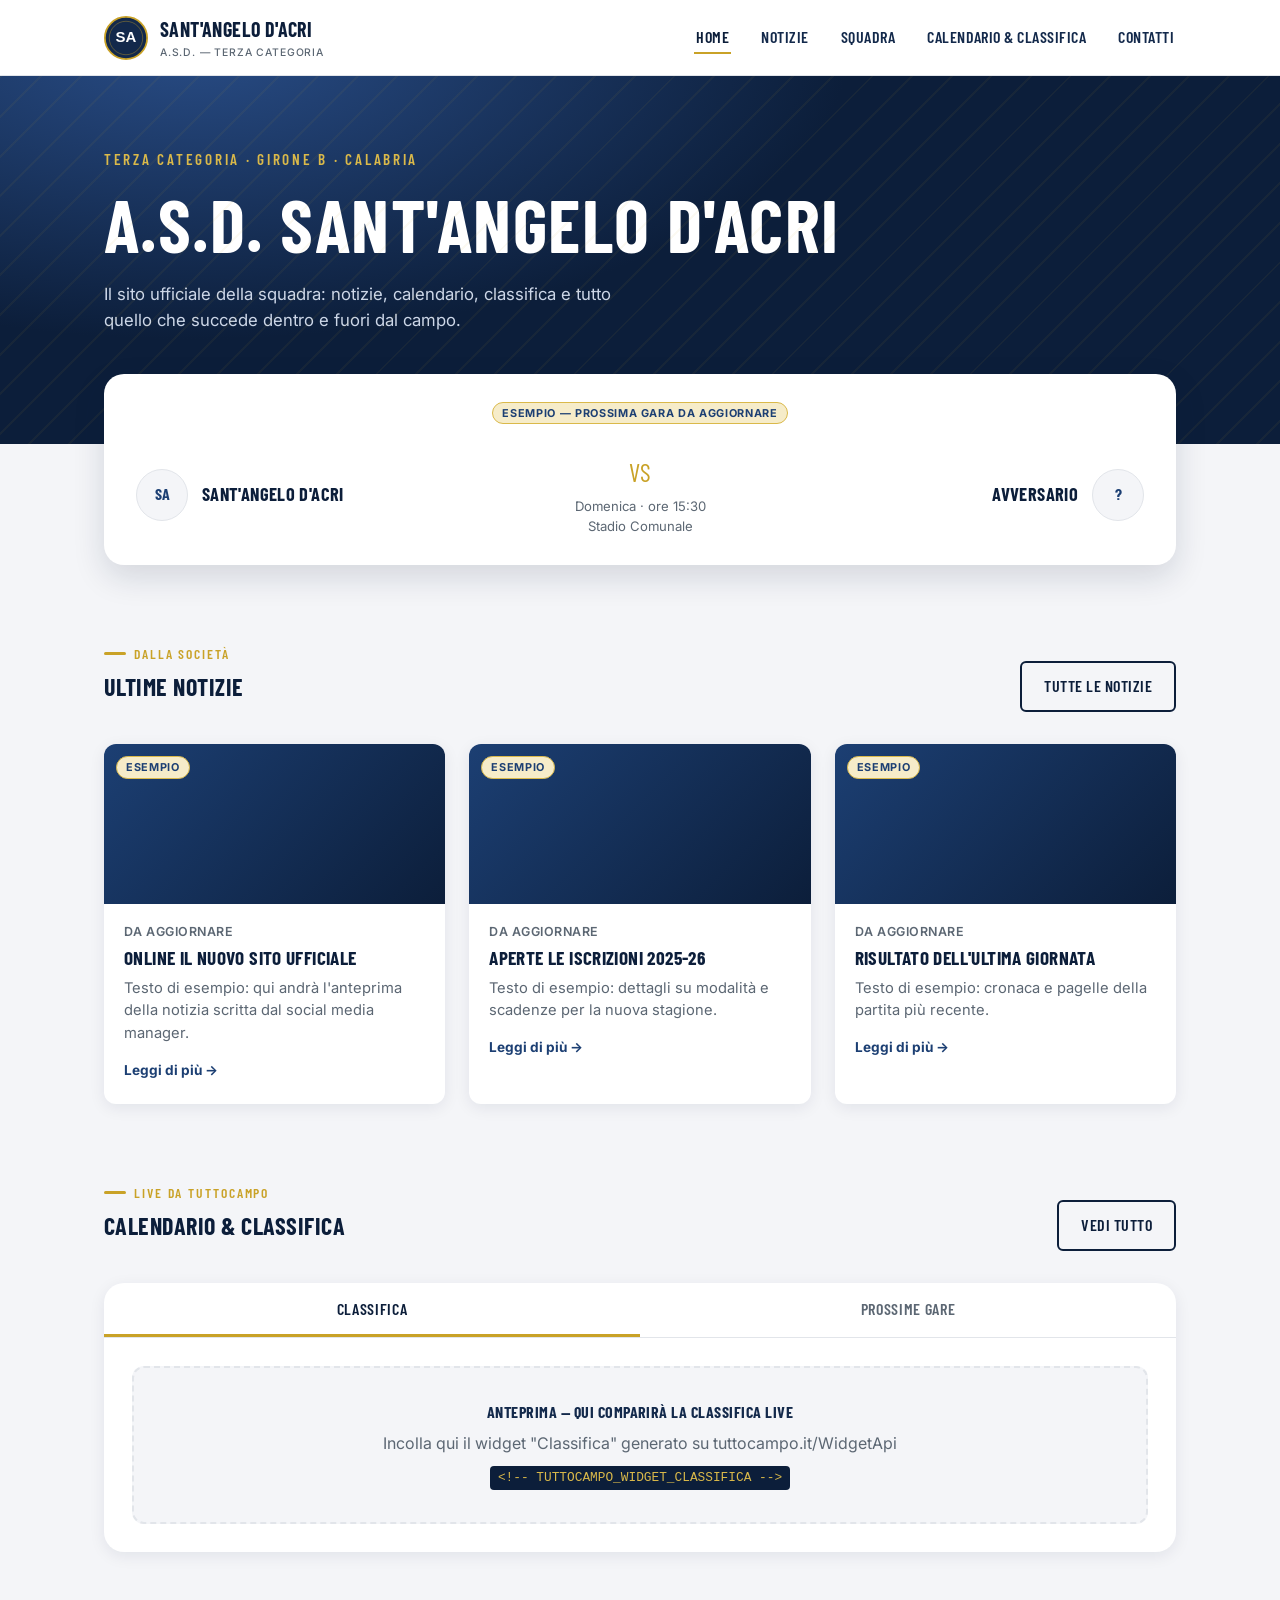
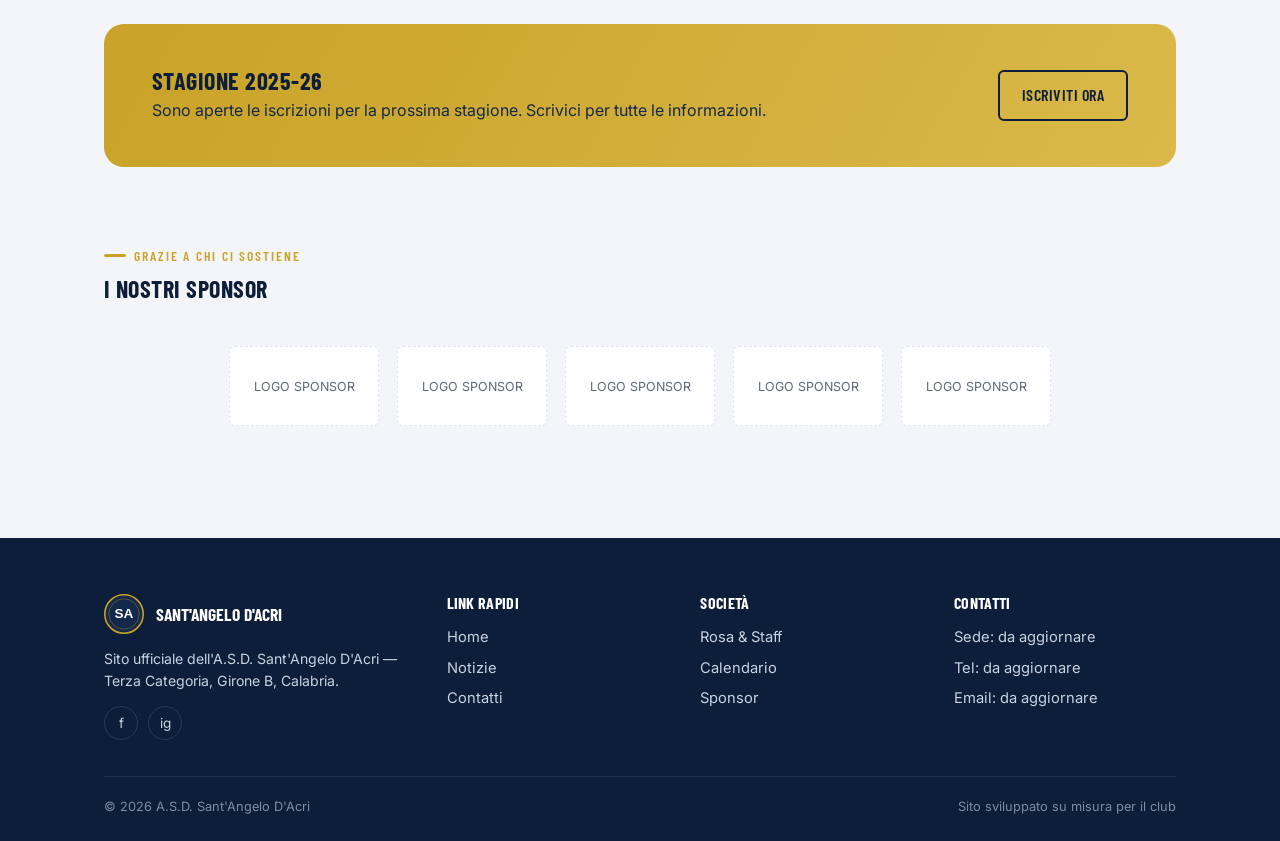
==== index.html @ bd523513 "MVP sito vetrina A.S.D. Sant'Angelo D'Acri Sito statico 5 pagine (home, notizie, squadra, calendario" ====
<!doctype html>
<html lang="it">
<head>
<meta charset="UTF-8">
<meta name="viewport" content="width=device-width, initial-scale=1.0">
<title>A.S.D. Sant'Angelo D'Acri — Sito Ufficiale</title>
<meta name="description" content="Sito ufficiale dell'A.S.D. Sant'Angelo D'Acri — Terza Categoria Calabria. Notizie, calendario, classifica, rosa e contatti.">
<link rel="icon" href="assets/stemma.svg" type="image/svg+xml">
<link rel="preconnect" href="https://fonts.googleapis.com">
<link href="https://fonts.googleapis.com/css2?family=Barlow+Condensed:wght@500;600;700&family=Inter:wght@400;500;600;700&display=swap" rel="stylesheet">
<link rel="stylesheet" href="css/style.css">
</head>
<body>

<header class="site-header">
  <nav class="nav">
    <a href="index.html" class="brand">
      <img src="assets/stemma.svg" alt="Stemma A.S.D. Sant'Angelo D'Acri" class="crest">
      <span>Sant'Angelo D'Acri<small>A.S.D. — Terza Categoria</small></span>
    </a>
    <ul class="nav-links">
      <li><a href="index.html" aria-current="page">Home</a></li>
      <li><a href="notizie.html">Notizie</a></li>
      <li><a href="squadra.html">Squadra</a></li>
      <li><a href="calendario.html">Calendario &amp; Classifica</a></li>
      <li><a href="contatti.html">Contatti</a></li>
    </ul>
    <button class="nav-toggle" aria-label="Apri menu"><span></span><span></span><span></span></button>
  </nav>
</header>

<section class="hero">
  <div class="hero-inner">
    <div class="hero-kicker">Terza Categoria · Girone B · Calabria</div>
    <h1>A.S.D. Sant'Angelo D'Acri</h1>
    <p class="lede">Il sito ufficiale della squadra: notizie, calendario, classifica e tutto quello che succede dentro e fuori dal campo.</p>
  </div>
</section>

<div class="match-card">
  <div class="match-card-inner">
    <span class="placeholder-tag" style="grid-column:1/-1; justify-self:center;">Esempio — prossima gara da aggiornare</span>
    <div class="match-team home">
      <div class="match-badge">SA</div>
      <h3>Sant'Angelo D'Acri</h3>
    </div>
    <div class="match-meta">
      <div class="vs">VS</div>
      <div class="when">Domenica · ore 15:30<br>Stadio Comunale</div>
    </div>
    <div class="match-team away">
      <div class="match-badge">?</div>
      <h3>Avversario</h3>
    </div>
  </div>
</div>

<section>
  <div class="container">
    <div class="section-head">
      <div>
        <div class="kicker">Dalla società</div>
        <h2>Ultime notizie</h2>
      </div>
      <a href="notizie.html" class="btn">Tutte le notizie</a>
    </div>
    <div class="news-grid">
      <article class="news-card">
        <div class="news-thumb"><span class="placeholder-tag">Esempio</span></div>
        <div class="news-body">
          <div class="news-date">Da aggiornare</div>
          <h3>Online il nuovo sito ufficiale</h3>
          <p>Testo di esempio: qui andrà l'anteprima della notizia scritta dal social media manager.</p>
          <a href="notizie.html" class="news-link">Leggi di più →</a>
        </div>
      </article>
      <article class="news-card">
        <div class="news-thumb"><span class="placeholder-tag">Esempio</span></div>
        <div class="news-body">
          <div class="news-date">Da aggiornare</div>
          <h3>Aperte le iscrizioni 2025-26</h3>
          <p>Testo di esempio: dettagli su modalità e scadenze per la nuova stagione.</p>
          <a href="notizie.html" class="news-link">Leggi di più →</a>
        </div>
      </article>
      <article class="news-card">
        <div class="news-thumb"><span class="placeholder-tag">Esempio</span></div>
        <div class="news-body">
          <div class="news-date">Da aggiornare</div>
          <h3>Risultato dell'ultima giornata</h3>
          <p>Testo di esempio: cronaca e pagelle della partita più recente.</p>
          <a href="notizie.html" class="news-link">Leggi di più →</a>
        </div>
      </article>
    </div>
  </div>
</section>

<section style="padding-top:0;">
  <div class="container">
    <div class="section-head">
      <div>
        <div class="kicker">Live da Tuttocampo</div>
        <h2>Calendario &amp; Classifica</h2>
      </div>
      <a href="calendario.html" class="btn">Vedi tutto</a>
    </div>
    <div class="widget-card">
      <div class="widget-tabs">
        <button class="active" data-target="panel-classifica-home">Classifica</button>
        <button data-target="panel-calendario-home">Prossime gare</button>
      </div>
      <div class="widget-panel active" id="panel-classifica-home">
        <!--
          QUI va incollato il widget "Classifica" generato su:
          https://www.tuttocampo.it/WidgetApi
          Selezionare: Calabria > Terza Categoria > girone del Sant'Angelo D'Acri > Classifica
          Il codice è tipicamente un <iframe src="https://widget.tuttocampo.it/..."></iframe>
        -->
        <div class="widget-mount">
          <strong>Anteprima — qui comparirà la classifica live</strong>
          Incolla qui il widget "Classifica" generato su tuttocampo.it/WidgetApi
          <br><code>&lt;!-- TUTTOCAMPO_WIDGET_CLASSIFICA --&gt;</code>
        </div>
      </div>
      <div class="widget-panel" id="panel-calendario-home">
        <!-- QUI il widget "Calendario/Risultati" di Tuttocampo -->
        <div class="widget-mount">
          <strong>Anteprima — qui comparirà il calendario live</strong>
          Incolla qui il widget "Calendario" generato su tuttocampo.it/WidgetApi
          <br><code>&lt;!-- TUTTOCAMPO_WIDGET_CALENDARIO --&gt;</code>
        </div>
      </div>
    </div>
  </div>
</section>

<section style="padding-top:0;">
  <div class="container">
    <div class="cta-banner">
      <div>
        <h2>Stagione 2025-26</h2>
        <p>Sono aperte le iscrizioni per la prossima stagione. Scrivici per tutte le informazioni.</p>
      </div>
      <a href="contatti.html" class="btn">Iscriviti ora</a>
    </div>
  </div>
</section>

<section style="padding-top:0;">
  <div class="container">
    <div class="section-head">
      <div><div class="kicker">Grazie a chi ci sostiene</div><h2>I nostri sponsor</h2></div>
    </div>
    <div class="sponsor-strip">
      <div class="sponsor-slot">LOGO SPONSOR</div>
      <div class="sponsor-slot">LOGO SPONSOR</div>
      <div class="sponsor-slot">LOGO SPONSOR</div>
      <div class="sponsor-slot">LOGO SPONSOR</div>
      <div class="sponsor-slot">LOGO SPONSOR</div>
    </div>
  </div>
</section>

<footer class="site-footer">
  <div class="container">
    <div class="footer-grid">
      <div>
        <div class="footer-brand">
          <img src="assets/stemma.svg" alt="" class="crest">
          <strong>Sant'Angelo D'Acri</strong>
        </div>
        <p style="font-size:0.88rem;">Sito ufficiale dell'A.S.D. Sant'Angelo D'Acri — Terza Categoria, Girone B, Calabria.</p>
        <div class="social-row">
          <a href="#" aria-label="Facebook">f</a>
          <a href="#" aria-label="Instagram">ig</a>
        </div>
      </div>
      <div>
        <h4>Link rapidi</h4>
        <ul>
          <li><a href="index.html">Home</a></li>
          <li><a href="notizie.html">Notizie</a></li>
          <li><a href="contatti.html">Contatti</a></li>
        </ul>
      </div>
      <div>
        <h4>Società</h4>
        <ul>
          <li><a href="squadra.html">Rosa &amp; Staff</a></li>
          <li><a href="calendario.html">Calendario</a></li>
          <li><a href="contatti.html">Sponsor</a></li>
        </ul>
      </div>
      <div>
        <h4>Contatti</h4>
        <ul>
          <li>Sede: da aggiornare</li>
          <li>Tel: da aggiornare</li>
          <li>Email: da aggiornare</li>
        </ul>
      </div>
    </div>
    <div class="footer-bottom">
      <span>© 2026 A.S.D. Sant'Angelo D'Acri</span>
      <span>Sito sviluppato su misura per il club</span>
    </div>
  </div>
</footer>

<script src="js/main.js"></script>
</body>
</html>
---- css/style.css ----
/* ==========================================================================
   A.S.D. Sant'Angelo D'Acri — Design system
   Palette ispirata ai colori reali dello stemma (blu navy + oro),
   volutamente diversa dal template rosso/nero di Tuttocampo.
   ========================================================================== */

:root {
  --navy-900: #0c1e3a;
  --navy-800: #13294b;
  --navy-700: #1c3f73;
  --navy-600: #294d87;
  --gold-500: #c9a227;
  --gold-400: #dab94a;
  --gold-100: #f6ecc9;
  --bg: #f4f5f8;
  --white: #ffffff;
  --ink: #19222e;
  --ink-muted: #5c6773;
  --border: #e2e5ea;
  --win: #1e8a5f;
  --draw: #9a8c3a;
  --loss: #b23b3b;
  --radius-sm: 6px;
  --radius: 12px;
  --radius-lg: 20px;
  --shadow: 0 4px 16px rgba(12, 30, 58, 0.08);
  --shadow-lg: 0 12px 32px rgba(12, 30, 58, 0.14);
  --container: 1120px;
  --font-head: "Barlow Condensed", "Arial Narrow", sans-serif;
  --font-body: "Inter", system-ui, -apple-system, sans-serif;
}

* { box-sizing: border-box; }
html { scroll-behavior: smooth; }

body {
  margin: 0;
  font-family: var(--font-body);
  color: var(--ink);
  background: var(--bg);
  line-height: 1.55;
}

img { max-width: 100%; display: block; }
a { color: inherit; text-decoration: none; }

h1, h2, h3, h4 {
  font-family: var(--font-head);
  text-transform: uppercase;
  letter-spacing: 0.02em;
  line-height: 1.1;
  margin: 0 0 0.5em;
  color: var(--navy-900);
}

.container {
  max-width: var(--container);
  margin: 0 auto;
  padding: 0 24px;
}

.kicker {
  display: inline-flex;
  align-items: center;
  gap: 8px;
  font-family: var(--font-head);
  font-size: 0.85rem;
  letter-spacing: 0.14em;
  text-transform: uppercase;
  color: var(--gold-500);
  font-weight: 600;
  margin-bottom: 10px;
}
.kicker::before {
  content: "";
  width: 22px;
  height: 3px;
  background: var(--gold-500);
  border-radius: 2px;
}

.placeholder-tag {
  display: inline-block;
  font-size: 0.68rem;
  font-weight: 700;
  letter-spacing: 0.06em;
  text-transform: uppercase;
  color: var(--navy-700);
  background: var(--gold-100);
  border: 1px solid var(--gold-400);
  border-radius: 999px;
  padding: 2px 9px;
  margin-bottom: 8px;
}

/* ---------- Header ---------- */
.site-header {
  position: sticky;
  top: 0;
  z-index: 50;
  background: var(--white);
  border-bottom: 1px solid var(--border);
}
.nav {
  display: flex;
  align-items: center;
  justify-content: space-between;
  padding: 14px 24px;
  max-width: var(--container);
  margin: 0 auto;
}
.brand {
  display: flex;
  align-items: center;
  gap: 12px;
  font-family: var(--font-head);
  font-weight: 700;
  font-size: 1.25rem;
  color: var(--navy-900);
  text-transform: uppercase;
  letter-spacing: 0.02em;
}
.brand .crest { width: 44px; height: 44px; }
.brand small {
  display: block;
  font-family: var(--font-body);
  font-size: 0.65rem;
  font-weight: 500;
  letter-spacing: 0.08em;
  color: var(--ink-muted);
  text-transform: uppercase;
}
.nav-links {
  display: flex;
  gap: 28px;
  list-style: none;
  margin: 0;
  padding: 0;
}
.nav-links a {
  font-family: var(--font-head);
  font-size: 1rem;
  font-weight: 600;
  letter-spacing: 0.03em;
  text-transform: uppercase;
  color: var(--navy-800);
  padding: 6px 2px;
  border-bottom: 2px solid transparent;
  transition: border-color 0.15s ease, color 0.15s ease;
}
.nav-links a:hover,
.nav-links a[aria-current="page"] {
  border-color: var(--gold-500);
  color: var(--navy-900);
}
.nav-toggle {
  display: none;
  background: none;
  border: none;
  cursor: pointer;
  padding: 6px;
}
.nav-toggle span {
  display: block;
  width: 24px;
  height: 2px;
  background: var(--navy-900);
  margin: 5px 0;
}

/* ---------- Hero ---------- */
.hero {
  position: relative;
  background: radial-gradient(1100px 500px at 15% -10%, var(--navy-600), var(--navy-900) 60%);
  color: var(--white);
  padding: 72px 0 110px;
  overflow: hidden;
}
.hero::after {
  content: "";
  position: absolute;
  inset: 0;
  background-image:
    repeating-linear-gradient(135deg, rgba(201,162,39,0.06) 0 2px, transparent 2px 28px);
  pointer-events: none;
}
.hero-inner { position: relative; max-width: var(--container); margin: 0 auto; padding: 0 24px; }
.hero-kicker {
  font-family: var(--font-head);
  letter-spacing: 0.18em;
  color: var(--gold-400);
  font-weight: 600;
  text-transform: uppercase;
  margin-bottom: 12px;
  font-size: 0.95rem;
}
.hero h1 {
  color: var(--white);
  font-size: clamp(2.6rem, 6vw, 4.6rem);
  margin-bottom: 6px;
}
.hero p.lede {
  color: #cdd7e8;
  max-width: 48ch;
  font-size: 1.05rem;
  margin-bottom: 0;
}

.match-card {
  position: relative;
  margin: -70px auto 0;
  max-width: var(--container);
  padding: 0 24px;
}
.match-card-inner {
  background: var(--white);
  border-radius: var(--radius-lg);
  box-shadow: var(--shadow-lg);
  padding: 28px 32px;
  display: grid;
  grid-template-columns: 1fr auto 1fr;
  align-items: center;
  gap: 20px;
}
.match-team { display: flex; align-items: center; gap: 14px; }
.match-team.away { flex-direction: row-reverse; text-align: right; }
.match-badge {
  width: 52px; height: 52px; border-radius: 50%;
  background: var(--bg); border: 1px solid var(--border);
  display: flex; align-items: center; justify-content: center;
  font-family: var(--font-head); font-weight: 700; color: var(--navy-700);
}
.match-team h3 { margin: 0; font-size: 1.15rem; }
.match-meta { text-align: center; }
.match-meta .vs { font-family: var(--font-head); font-size: 1.6rem; color: var(--gold-500); }
.match-meta .when { font-size: 0.82rem; color: var(--ink-muted); margin-top: 4px; }

/* ---------- Sections ---------- */
section { padding: 72px 0; }
.section-head {
  display: flex;
  align-items: flex-end;
  justify-content: space-between;
  margin-bottom: 32px;
  gap: 16px;
  flex-wrap: wrap;
}
.btn {
  display: inline-flex;
  align-items: center;
  gap: 8px;
  font-family: var(--font-head);
  font-weight: 600;
  letter-spacing: 0.03em;
  text-transform: uppercase;
  padding: 11px 22px;
  border-radius: var(--radius-sm);
  border: 2px solid var(--navy-900);
  color: var(--navy-900);
  background: transparent;
  cursor: pointer;
  transition: background 0.15s ease, color 0.15s ease;
}
.btn:hover { background: var(--navy-900); color: var(--white); }
.btn-gold {
  border-color: var(--gold-500);
  background: var(--gold-500);
  color: var(--navy-900);
}
.btn-gold:hover { background: var(--gold-400); border-color: var(--gold-400); color: var(--navy-900); }

/* News cards */
.news-grid {
  display: grid;
  grid-template-columns: repeat(3, 1fr);
  gap: 24px;
}
.news-card {
  background: var(--white);
  border-radius: var(--radius);
  overflow: hidden;
  box-shadow: var(--shadow);
  display: flex;
  flex-direction: column;
}
.news-thumb {
  height: 160px;
  background: linear-gradient(135deg, var(--navy-700), var(--navy-900));
  position: relative;
}
.news-thumb .placeholder-tag {
  position: absolute; top: 12px; left: 12px; margin: 0;
}
.news-body { padding: 18px 20px 22px; }
.news-date { font-size: 0.78rem; color: var(--ink-muted); font-weight: 600; letter-spacing: 0.04em; text-transform: uppercase; }
.news-body h3 { font-size: 1.2rem; margin: 6px 0 8px; }
.news-body p { color: var(--ink-muted); font-size: 0.92rem; margin: 0 0 12px; }
.news-link { font-weight: 700; font-size: 0.85rem; color: var(--navy-700); }

/* Widget / classifica card */
.widget-card {
  background: var(--white);
  border-radius: var(--radius-lg);
  box-shadow: var(--shadow);
  overflow: hidden;
}
.widget-tabs {
  display: flex;
  border-bottom: 1px solid var(--border);
}
.widget-tabs button {
  flex: 1;
  padding: 16px;
  background: none;
  border: none;
  cursor: pointer;
  font-family: var(--font-head);
  font-size: 1rem;
  letter-spacing: 0.04em;
  text-transform: uppercase;
  font-weight: 600;
  color: var(--ink-muted);
  border-bottom: 3px solid transparent;
}
.widget-tabs button.active {
  color: var(--navy-900);
  border-color: var(--gold-500);
}
.widget-panel { display: none; padding: 28px; }
.widget-panel.active { display: block; }

.widget-mount {
  border: 2px dashed var(--border);
  border-radius: var(--radius);
  padding: 32px 20px;
  text-align: center;
  color: var(--ink-muted);
  background: var(--bg);
}
.widget-mount strong { color: var(--navy-800); display: block; margin-bottom: 6px; font-family: var(--font-head); letter-spacing: 0.03em; text-transform: uppercase; }
.widget-mount code {
  display: inline-block;
  margin-top: 10px;
  padding: 2px 8px;
  background: var(--navy-900);
  color: var(--gold-400);
  border-radius: 4px;
  font-size: 0.8rem;
}

table.classifica {
  width: 100%;
  border-collapse: collapse;
  font-size: 0.92rem;
}
table.classifica th, table.classifica td {
  padding: 10px 8px;
  text-align: center;
  border-bottom: 1px solid var(--border);
}
table.classifica th { font-family: var(--font-head); letter-spacing: 0.04em; color: var(--ink-muted); text-transform: uppercase; font-size: 0.78rem; }
table.classifica td:nth-child(2) { text-align: left; font-weight: 600; }
table.classifica tr.highlight td { background: var(--gold-100); }

/* CTA banner */
.cta-banner {
  background: linear-gradient(120deg, var(--gold-500), var(--gold-400));
  border-radius: var(--radius-lg);
  padding: 44px 48px;
  display: flex;
  align-items: center;
  justify-content: space-between;
  gap: 24px;
  flex-wrap: wrap;
  color: var(--navy-900);
}
.cta-banner h2 { color: var(--navy-900); margin-bottom: 4px; }
.cta-banner p { margin: 0; color: var(--navy-800); }
.cta-banner .btn { border-color: var(--navy-900); color: var(--navy-900); }
.cta-banner .btn:hover { background: var(--navy-900); color: var(--white); }

/* Sponsor strip */
.sponsor-strip {
  display: flex;
  flex-wrap: wrap;
  gap: 18px;
  justify-content: center;
}
.sponsor-slot {
  width: 150px;
  height: 80px;
  background: var(--white);
  border: 1px dashed var(--border);
  border-radius: var(--radius-sm);
  display: flex;
  align-items: center;
  justify-content: center;
  color: var(--ink-muted);
  font-size: 0.78rem;
  text-align: center;
  padding: 8px;
}

/* Footer */
.site-footer {
  background: var(--navy-900);
  color: #c9d2e0;
  padding: 56px 0 24px;
  margin-top: 40px;
}
.footer-grid {
  display: grid;
  grid-template-columns: 1.4fr 1fr 1fr 1fr;
  gap: 32px;
  margin-bottom: 36px;
}
.footer-grid h4 { color: var(--white); font-size: 1rem; margin-bottom: 14px; }
.footer-grid ul { list-style: none; margin: 0; padding: 0; }
.footer-grid li { margin-bottom: 8px; font-size: 0.92rem; }
.footer-grid a:hover { color: var(--gold-400); }
.footer-brand { display: flex; align-items: center; gap: 12px; margin-bottom: 12px; }
.footer-brand .crest { width: 40px; height: 40px; }
.footer-brand strong { font-family: var(--font-head); font-size: 1.1rem; color: var(--white); text-transform: uppercase; }
.social-row { display: flex; gap: 10px; margin-top: 14px; }
.social-row a {
  width: 34px; height: 34px; border-radius: 50%;
  border: 1px solid #2a3c5c;
  display: flex; align-items: center; justify-content: center;
  font-size: 0.85rem;
}
.footer-bottom {
  border-top: 1px solid #22334f;
  padding-top: 20px;
  font-size: 0.8rem;
  color: #7f8ba3;
  display: flex;
  justify-content: space-between;
  flex-wrap: wrap;
  gap: 8px;
}

/* Generic page header (sub-pages) */
.page-header {
  background: var(--navy-900);
  color: var(--white);
  padding: 44px 0;
}
.page-header h1 { color: var(--white); margin: 0; }
.page-header p { color: #c9d2e0; margin: 6px 0 0; }

.card {
  background: var(--white);
  border-radius: var(--radius);
  box-shadow: var(--shadow);
  padding: 24px;
}

.roster-table { width: 100%; border-collapse: collapse; }
.roster-table th, .roster-table td { padding: 12px 10px; border-bottom: 1px solid var(--border); text-align: left; font-size: 0.92rem; }
.roster-table th { font-family: var(--font-head); text-transform: uppercase; letter-spacing: 0.03em; color: var(--ink-muted); font-size: 0.78rem; }

.staff-grid { display: grid; grid-template-columns: repeat(3, 1fr); gap: 20px; margin-top: 28px; }
.staff-card { background: var(--white); border-radius: var(--radius); box-shadow: var(--shadow); padding: 20px; text-align: center; }
.staff-avatar { width: 72px; height: 72px; border-radius: 50%; background: var(--bg); margin: 0 auto 12px; display: flex; align-items: center; justify-content: center; font-family: var(--font-head); font-size: 1.3rem; color: var(--navy-700); }

.contact-grid { display: grid; grid-template-columns: 1fr 1fr; gap: 28px; }
.contact-list { list-style: none; margin: 0; padding: 0; }
.contact-list li { display: flex; gap: 12px; padding: 14px 0; border-bottom: 1px solid var(--border); }
.contact-list .ic { width: 36px; height: 36px; border-radius: 50%; background: var(--gold-100); color: var(--navy-800); display: flex; align-items: center; justify-content: center; font-weight: 700; flex-shrink: 0; }

.form-field { margin-bottom: 16px; }
.form-field label { display: block; font-size: 0.85rem; font-weight: 600; margin-bottom: 6px; color: var(--navy-800); }
.form-field input, .form-field textarea {
  width: 100%; padding: 11px 14px; border: 1px solid var(--border); border-radius: var(--radius-sm);
  font-family: var(--font-body); font-size: 0.95rem;
}

/* Responsive */
@media (max-width: 860px) {
  .nav-links { display: none; }
  .nav-links.open {
    display: flex;
    position: absolute;
    top: 100%;
    left: 0;
    right: 0;
    flex-direction: column;
    gap: 0;
    background: var(--white);
    border-top: 1px solid var(--border);
    box-shadow: var(--shadow);
    padding: 8px 24px 16px;
  }
  .nav-links.open li { width: 100%; }
  .nav-links.open a {
    display: block;
    padding: 12px 2px;
    border-bottom: 1px solid var(--border);
  }
  .nav { position: relative; }
  .nav-toggle { display: block; }
  .news-grid { grid-template-columns: 1fr; }
  .match-card-inner { grid-template-columns: 1fr; text-align: center; }
  .match-team.away { flex-direction: row; text-align: center; }
  .match-team { flex-direction: column; }
  .footer-grid { grid-template-columns: 1fr 1fr; }
  .staff-grid { grid-template-columns: 1fr; }
  .contact-grid { grid-template-columns: 1fr; }
}
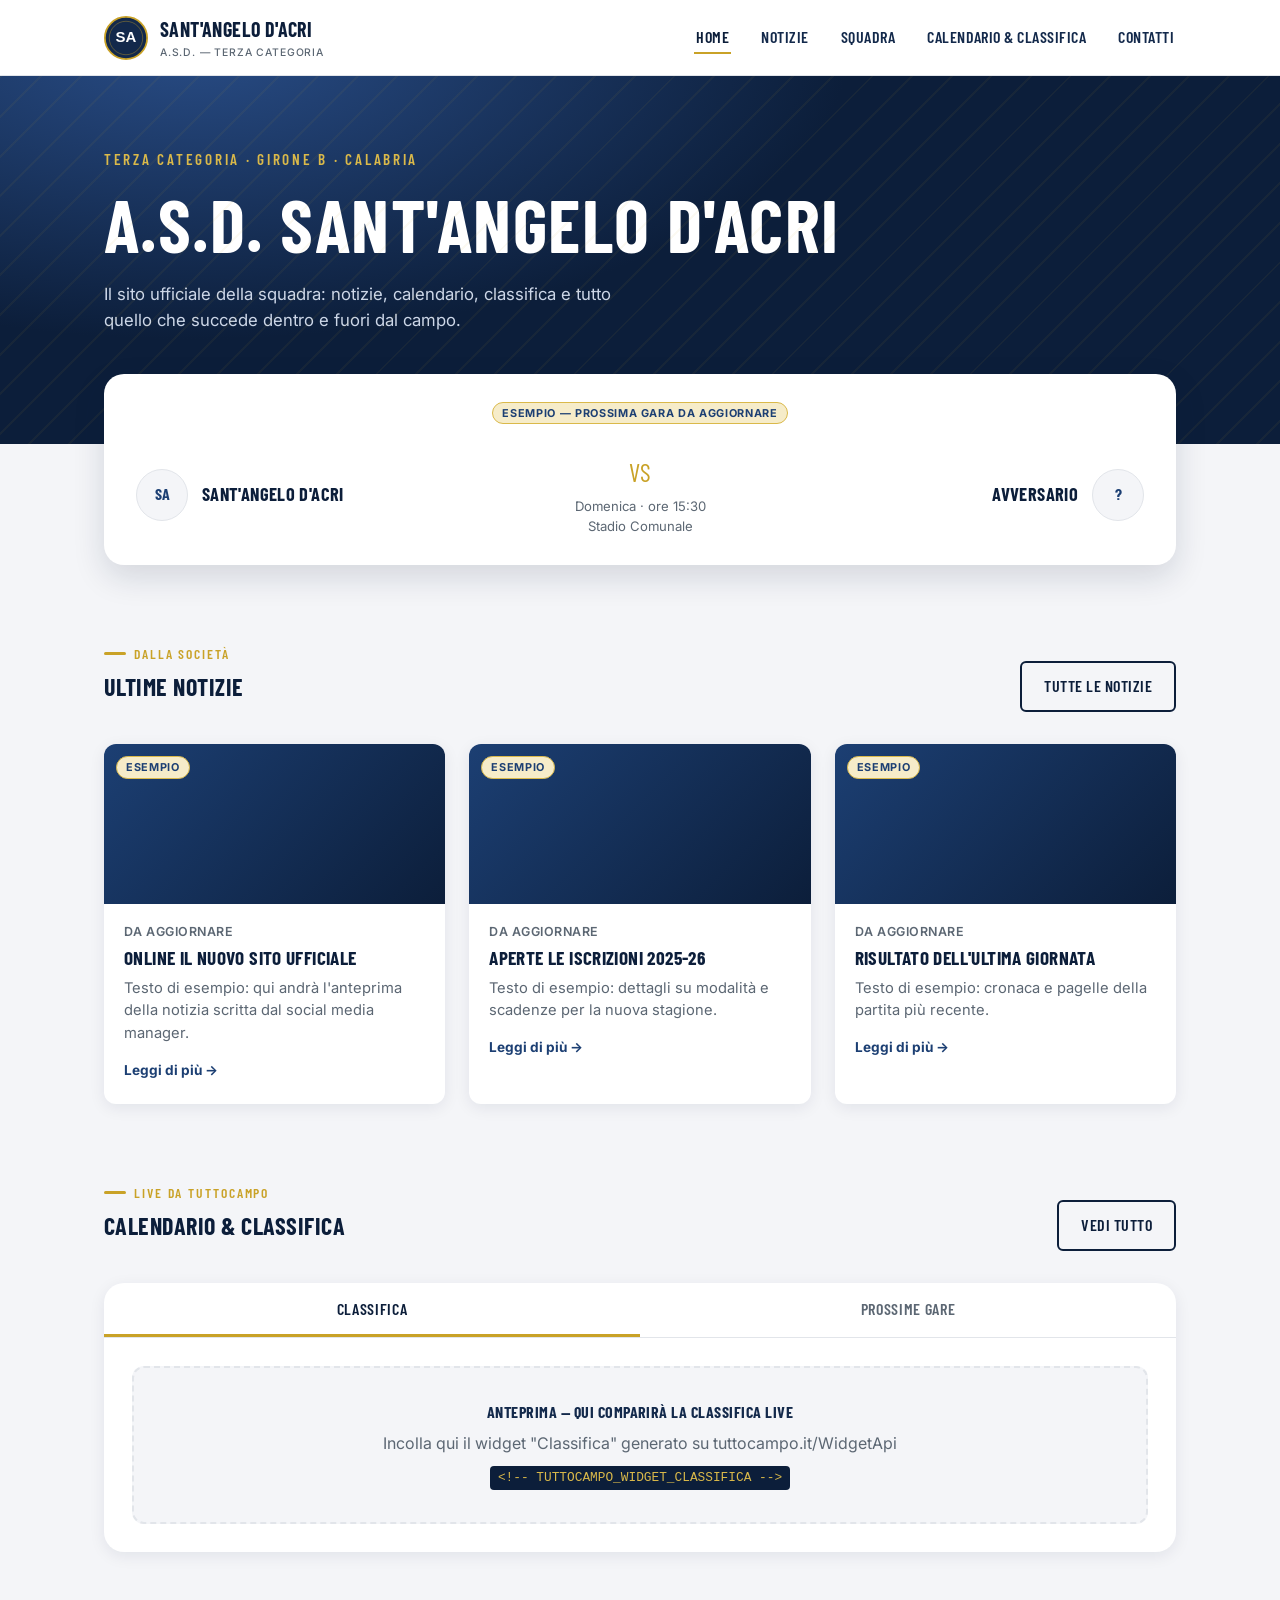
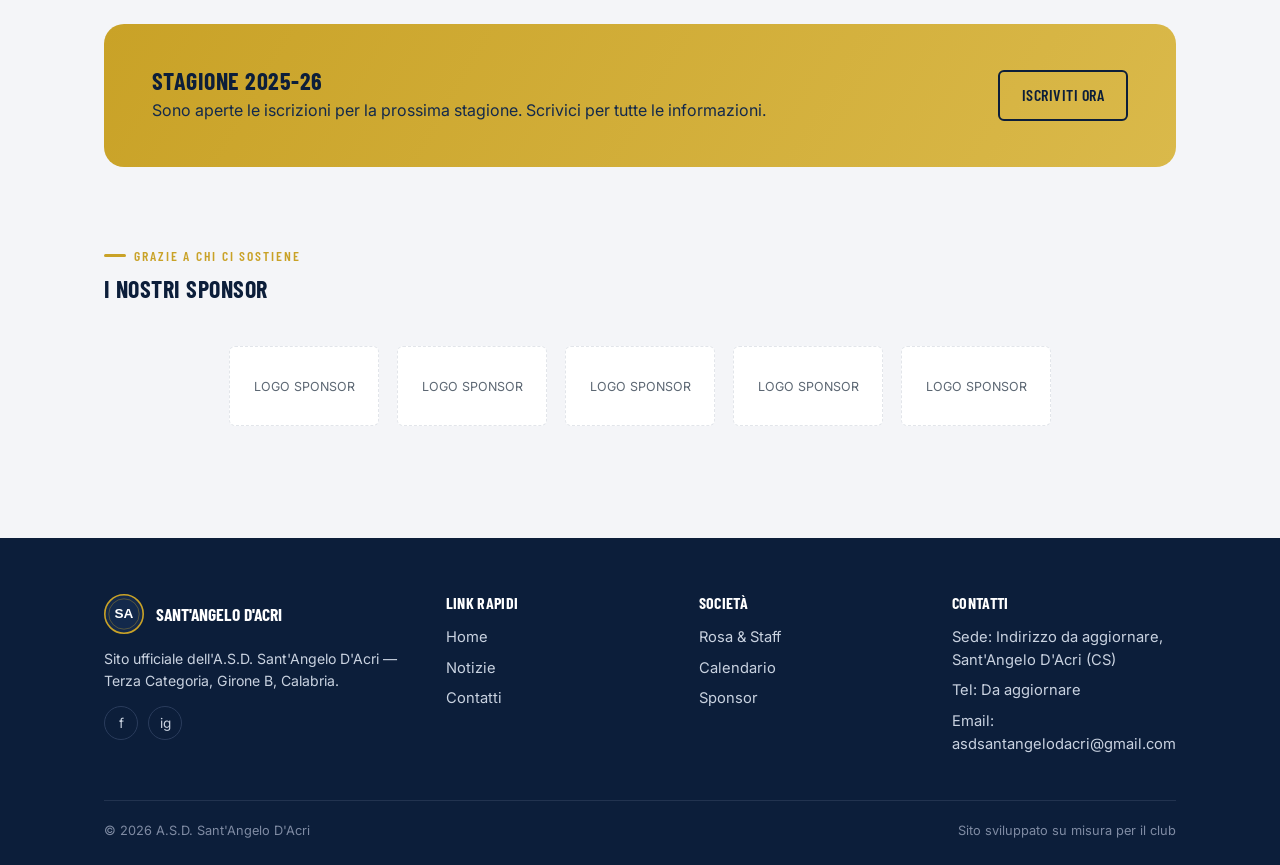
==== commit b4772560: "Rendi il sito pilotabile da un CMS (Sveltia CMS) Sposta notizie, prossima gara, rosa, staff, sponsor" ====
--- a/index.html
+++ b/index.html
@@ -46,11 +46,11 @@
     </div>
     <div class="match-meta">
       <div class="vs">VS</div>
-      <div class="when">Domenica · ore 15:30<br>Stadio Comunale</div>
+      <div class="when" id="match-when">Domenica · ore 15:30<br>Stadio Comunale</div>
     </div>
     <div class="match-team away">
       <div class="match-badge">?</div>
-      <h3>Avversario</h3>
+      <h3 id="match-avversario">Avversario</h3>
     </div>
   </div>
 </div>
@@ -64,35 +64,7 @@
       </div>
       <a href="notizie.html" class="btn">Tutte le notizie</a>
     </div>
-    <div class="news-grid">
-      <article class="news-card">
-        <div class="news-thumb"><span class="placeholder-tag">Esempio</span></div>
-        <div class="news-body">
-          <div class="news-date">Da aggiornare</div>
-          <h3>Online il nuovo sito ufficiale</h3>
-          <p>Testo di esempio: qui andrà l'anteprima della notizia scritta dal social media manager.</p>
-          <a href="notizie.html" class="news-link">Leggi di più →</a>
-        </div>
-      </article>
-      <article class="news-card">
-        <div class="news-thumb"><span class="placeholder-tag">Esempio</span></div>
-        <div class="news-body">
-          <div class="news-date">Da aggiornare</div>
-          <h3>Aperte le iscrizioni 2025-26</h3>
-          <p>Testo di esempio: dettagli su modalità e scadenze per la nuova stagione.</p>
-          <a href="notizie.html" class="news-link">Leggi di più →</a>
-        </div>
-      </article>
-      <article class="news-card">
-        <div class="news-thumb"><span class="placeholder-tag">Esempio</span></div>
-        <div class="news-body">
-          <div class="news-date">Da aggiornare</div>
-          <h3>Risultato dell'ultima giornata</h3>
-          <p>Testo di esempio: cronaca e pagelle della partita più recente.</p>
-          <a href="notizie.html" class="news-link">Leggi di più →</a>
-        </div>
-      </article>
-    </div>
+    <div class="news-grid" id="home-news-grid"></div>
   </div>
 </section>
 
@@ -152,13 +124,7 @@
     <div class="section-head">
       <div><div class="kicker">Grazie a chi ci sostiene</div><h2>I nostri sponsor</h2></div>
     </div>
-    <div class="sponsor-strip">
-      <div class="sponsor-slot">LOGO SPONSOR</div>
-      <div class="sponsor-slot">LOGO SPONSOR</div>
-      <div class="sponsor-slot">LOGO SPONSOR</div>
-      <div class="sponsor-slot">LOGO SPONSOR</div>
-      <div class="sponsor-slot">LOGO SPONSOR</div>
-    </div>
+    <div class="sponsor-strip" data-sponsor-strip></div>
   </div>
 </section>
 
@@ -194,7 +160,7 @@
       </div>
       <div>
         <h4>Contatti</h4>
-        <ul>
+        <ul id="footer-contatti-list">
           <li>Sede: da aggiornare</li>
           <li>Tel: da aggiornare</li>
           <li>Email: da aggiornare</li>
@@ -209,5 +175,6 @@
 </footer>
 
 <script src="js/main.js"></script>
+<script src="js/content.js"></script>
 </body>
 </html>
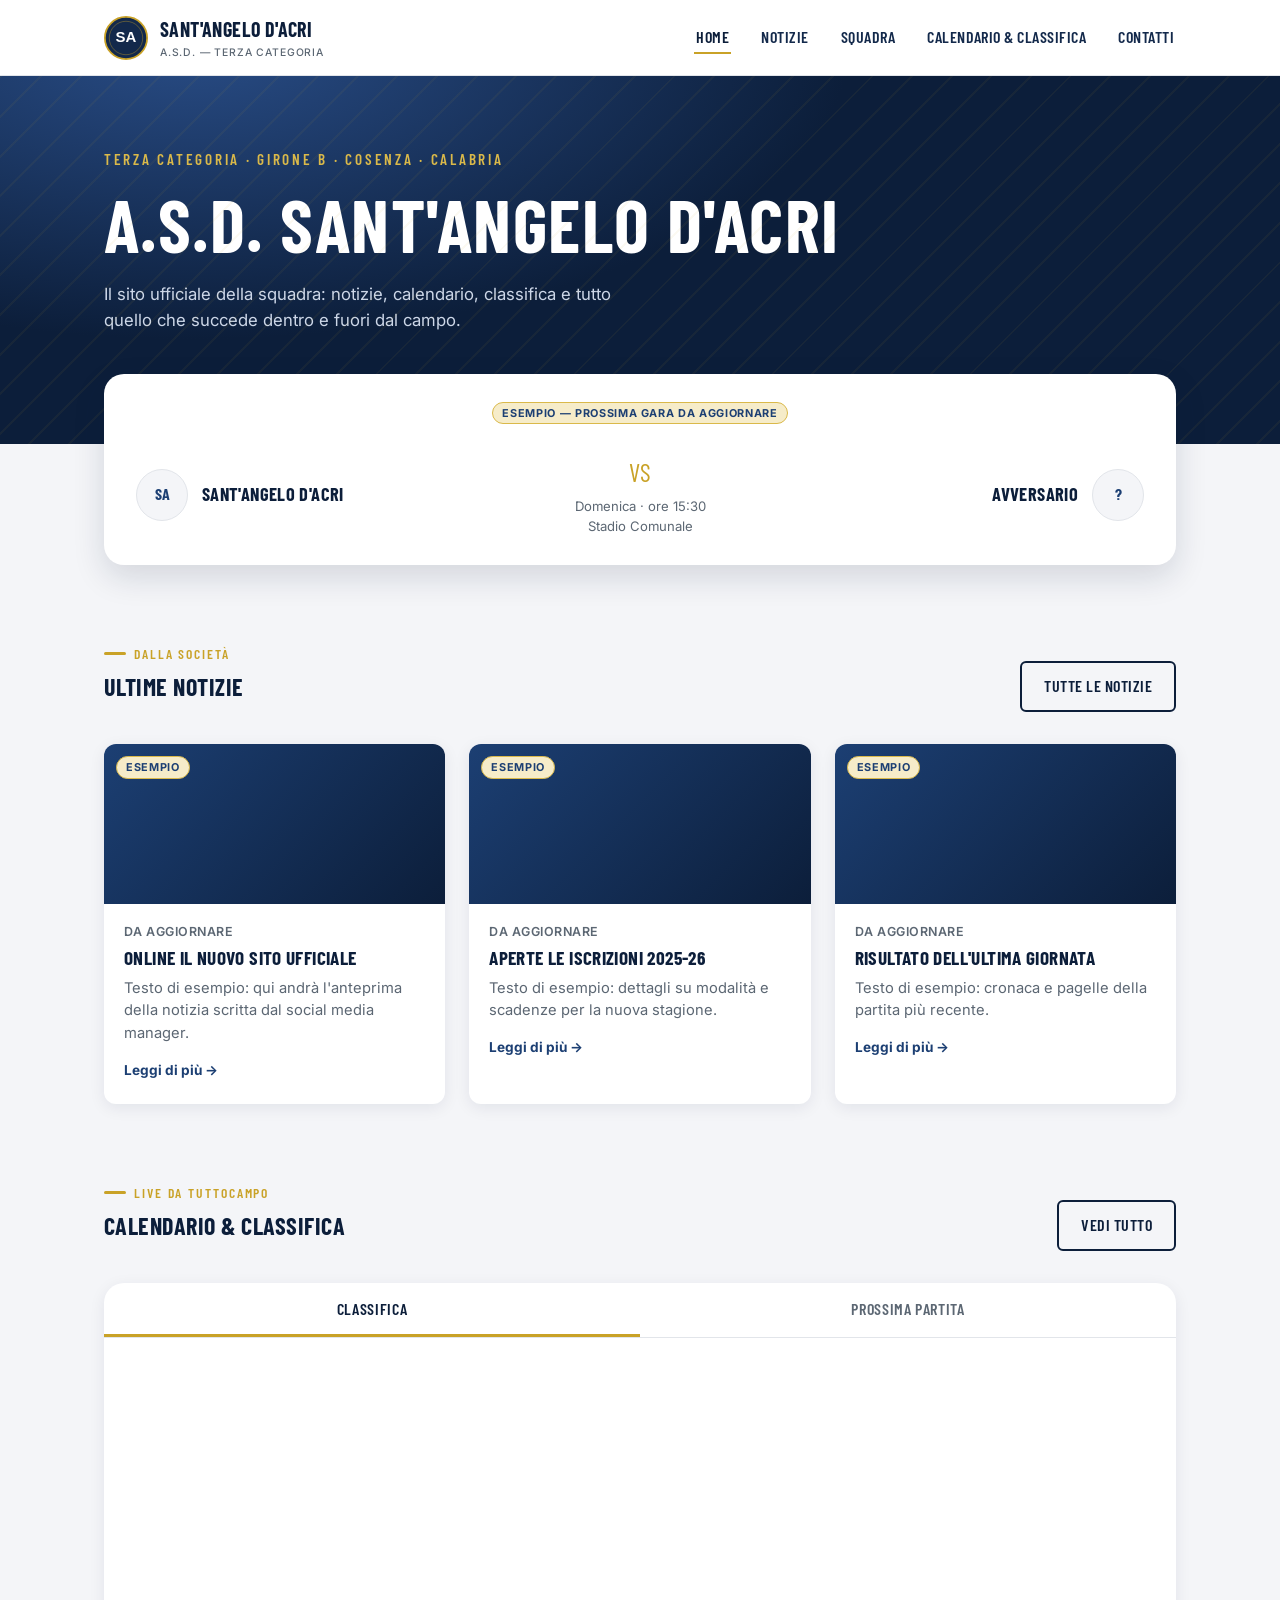
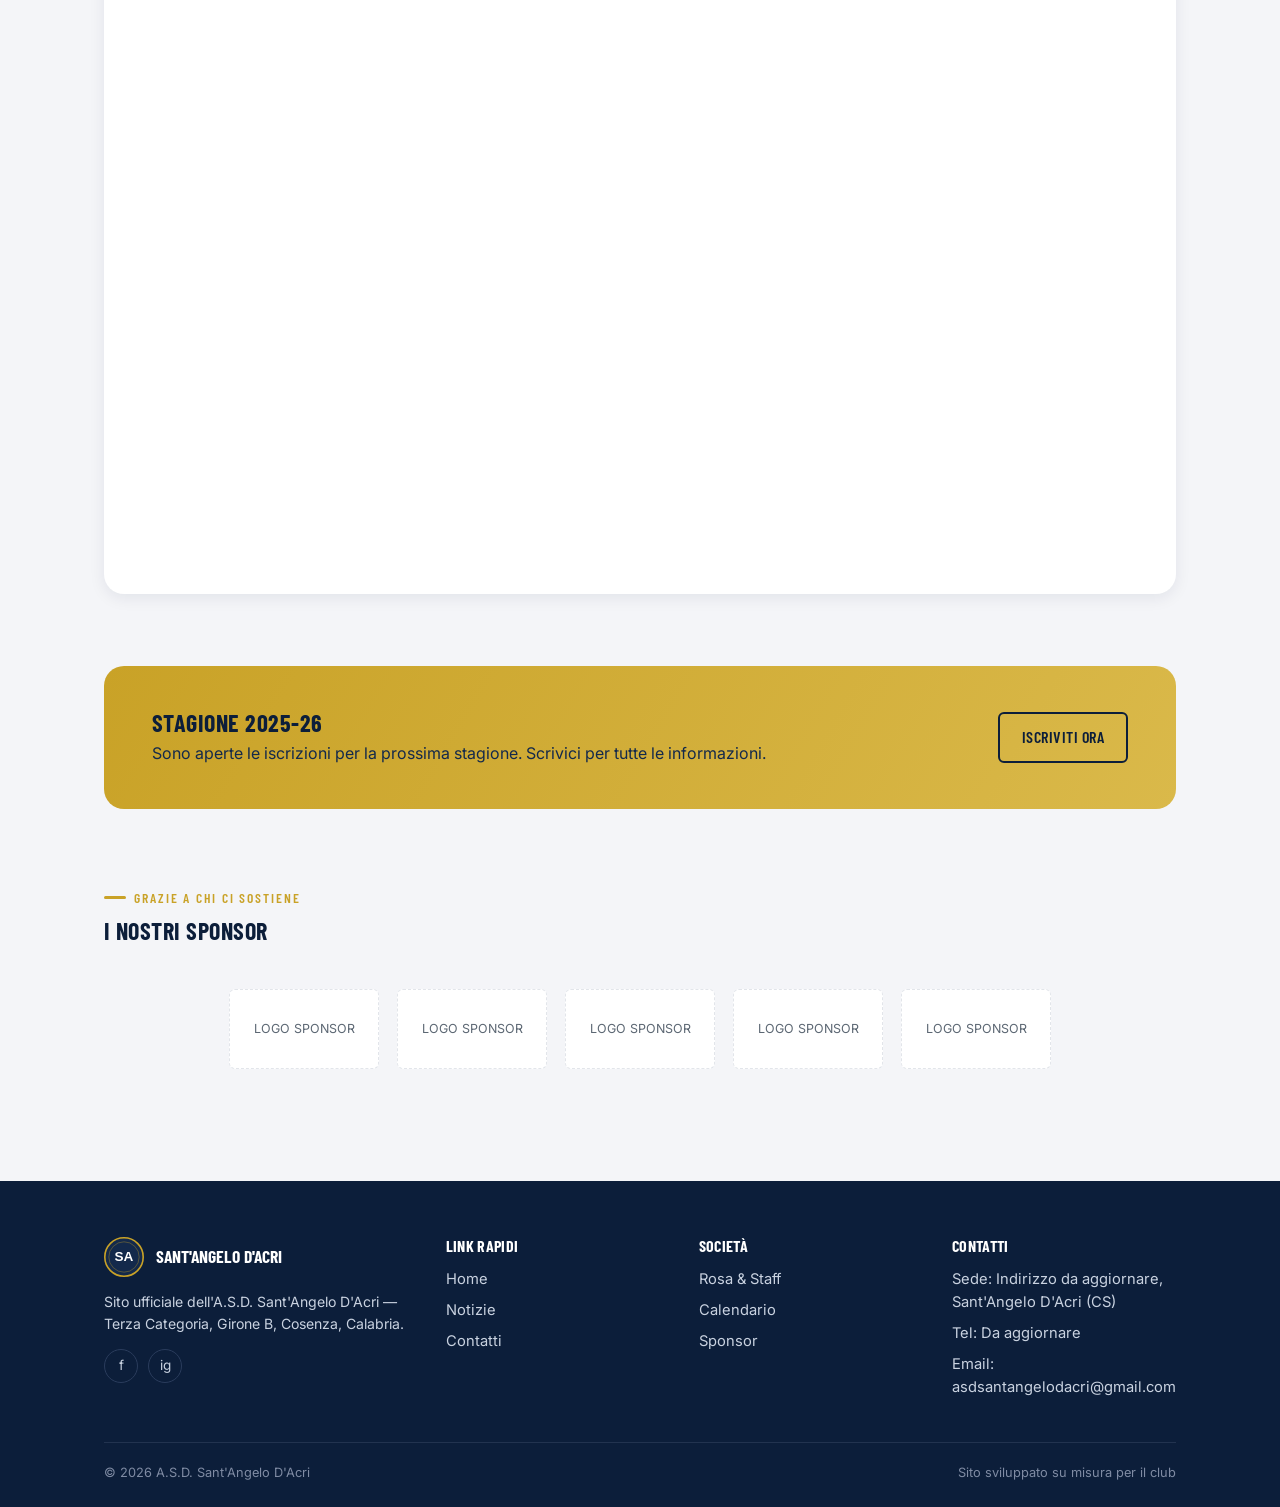
==== commit ddb3ce9d: "Integra i widget ufficiali Tuttocampo (Calabria, Terza Categoria, Girone B) Sostituisce i segnaposto" ====
--- a/index.html
+++ b/index.html
@@ -31,7 +31,7 @@
 
 <section class="hero">
   <div class="hero-inner">
-    <div class="hero-kicker">Terza Categoria · Girone B · Calabria</div>
+    <div class="hero-kicker">Terza Categoria · Girone B · Cosenza · Calabria</div>
     <h1>A.S.D. Sant'Angelo D'Acri</h1>
     <p class="lede">Il sito ufficiale della squadra: notizie, calendario, classifica e tutto quello che succede dentro e fuori dal campo.</p>
   </div>
@@ -80,27 +80,16 @@
     <div class="widget-card">
       <div class="widget-tabs">
         <button class="active" data-target="panel-classifica-home">Classifica</button>
-        <button data-target="panel-calendario-home">Prossime gare</button>
+        <button data-target="panel-calendario-home">Prossima partita</button>
       </div>
       <div class="widget-panel active" id="panel-classifica-home">
-        <!--
-          QUI va incollato il widget "Classifica" generato su:
-          https://www.tuttocampo.it/WidgetApi
-          Selezionare: Calabria > Terza Categoria > girone del Sant'Angelo D'Acri > Classifica
-          Il codice è tipicamente un <iframe src="https://widget.tuttocampo.it/..."></iframe>
-        -->
-        <div class="widget-mount">
-          <strong>Anteprima — qui comparirà la classifica live</strong>
-          Incolla qui il widget "Classifica" generato su tuttocampo.it/WidgetApi
-          <br><code>&lt;!-- TUTTOCAMPO_WIDGET_CLASSIFICA --&gt;</code>
+        <div class="tuttocampo-embed">
+          <iframe src='https://www.tuttocampo.it/WidgetV2/Classifica/750acbe1-17b8-4113-8e07-664e48acb25f' width='500' height='800' scrolling='no' frameborder='0' loading='lazy'></iframe>
         </div>
       </div>
       <div class="widget-panel" id="panel-calendario-home">
-        <!-- QUI il widget "Calendario/Risultati" di Tuttocampo -->
-        <div class="widget-mount">
-          <strong>Anteprima — qui comparirà il calendario live</strong>
-          Incolla qui il widget "Calendario" generato su tuttocampo.it/WidgetApi
-          <br><code>&lt;!-- TUTTOCAMPO_WIDGET_CALENDARIO --&gt;</code>
+        <div class="tuttocampo-embed">
+          <iframe src='https://www.tuttocampo.it/WidgetV2/ProssimaPartita/750acbe1-17b8-4113-8e07-664e48acb25f' width='500' height='350' scrolling='no' frameborder='0' loading='lazy'></iframe>
         </div>
       </div>
     </div>
@@ -136,7 +125,7 @@
           <img src="assets/stemma.svg" alt="" class="crest">
           <strong>Sant'Angelo D'Acri</strong>
         </div>
-        <p style="font-size:0.88rem;">Sito ufficiale dell'A.S.D. Sant'Angelo D'Acri — Terza Categoria, Girone B, Calabria.</p>
+        <p style="font-size:0.88rem;">Sito ufficiale dell'A.S.D. Sant'Angelo D'Acri — Terza Categoria, Girone B, Cosenza, Calabria.</p>
         <div class="social-row">
           <a href="#" aria-label="Facebook">f</a>
           <a href="#" aria-label="Instagram">ig</a>
--- a/css/style.css
+++ b/css/style.css
@@ -338,6 +338,13 @@
   background: var(--bg);
 }
 .widget-mount strong { color: var(--navy-800); display: block; margin-bottom: 6px; font-family: var(--font-head); letter-spacing: 0.03em; text-transform: uppercase; }
+.tuttocampo-embed {
+  display: flex;
+  justify-content: center;
+  overflow-x: auto;
+}
+.tuttocampo-embed iframe { max-width: 100%; }
+
 .widget-mount code {
   display: inline-block;
   margin-top: 10px;
